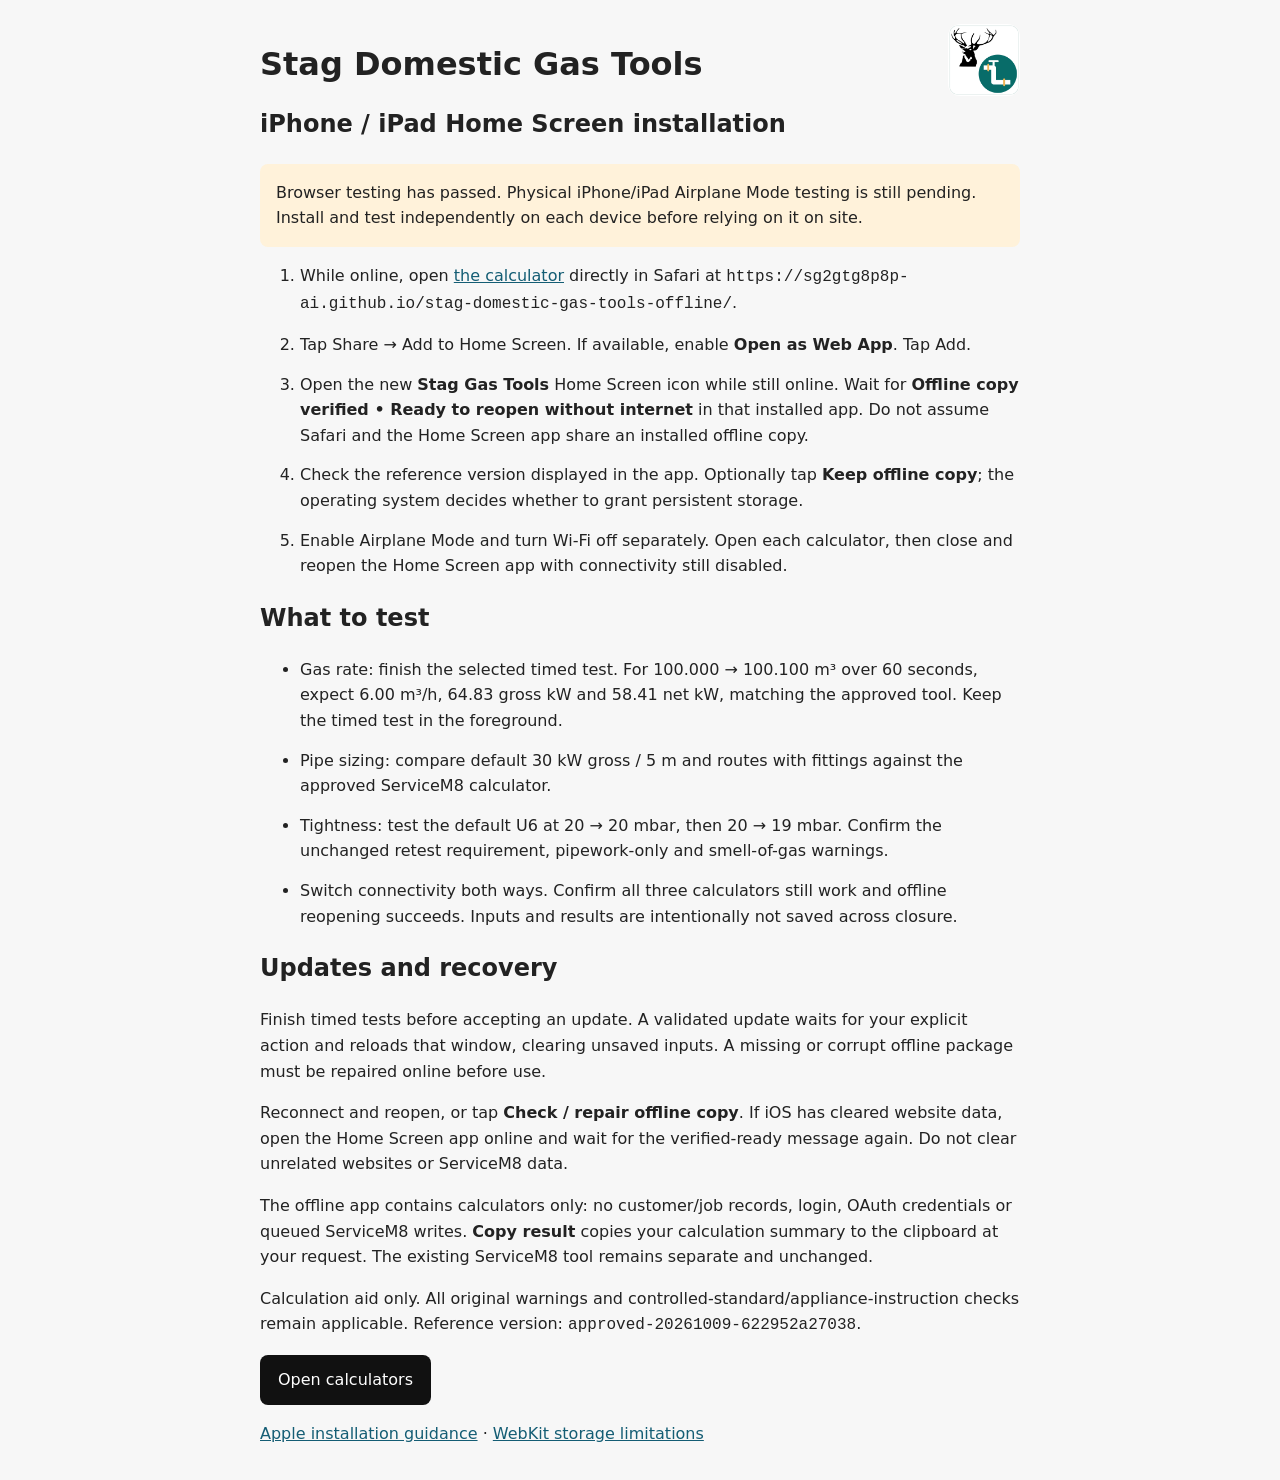
==== install.html @ 6a71a0ac "Publish approved Stag Domestic Gas Tools Offline package" ====
<!doctype html><html lang="en"><head><meta charset="utf-8"><meta name="viewport" content="width=device-width,initial-scale=1"><title>Install Stag Domestic Gas Tools</title><style>body{font:16px/1.6 system-ui;max-width:760px;margin:auto;padding:24px;background:#f7f7f7;color:#222}h1{line-height:1.2}a{color:#145d74}li{margin-bottom:14px}.note{background:#fff2da;padding:16px;border-radius:8px}img{float:right;border-radius:12px}.button{display:inline-block;padding:12px 18px;background:#111;color:white;border-radius:8px;text-decoration:none}code{overflow-wrap:anywhere}</style></head><body><img src="icon-256.png" width="72" height="72" alt="Approved Stag Gas Tools icon"><h1>Stag Domestic Gas Tools</h1><h2>iPhone / iPad Home Screen installation</h2><p class="note">Browser testing has passed. Physical iPhone/iPad Airplane Mode testing is still pending. Install and test independently on each device before relying on it on site.</p><ol><li>While online, open <a href="./">the calculator</a> directly in Safari at <code>https://sg2gtg8p8p-ai.github.io/stag-domestic-gas-tools-offline/</code>.</li><li>Tap Share → Add to Home Screen. If available, enable <b>Open as Web App</b>. Tap Add.</li><li>Open the new <b>Stag Gas Tools</b> Home Screen icon while still online. Wait for <b>Offline copy verified • Ready to reopen without internet</b> in that installed app. Do not assume Safari and the Home Screen app share an installed offline copy.</li><li>Check the reference version displayed in the app. Optionally tap <b>Keep offline copy</b>; the operating system decides whether to grant persistent storage.</li><li>Enable Airplane Mode and turn Wi-Fi off separately. Open each calculator, then close and reopen the Home Screen app with connectivity still disabled.</li></ol><h2>What to test</h2><ul><li>Gas rate: finish the selected timed test. For 100.000 → 100.100 m³ over 60 seconds, expect 6.00 m³/h, 64.83 gross kW and 58.41 net kW, matching the approved tool. Keep the timed test in the foreground.</li><li>Pipe sizing: compare default 30 kW gross / 5 m and routes with fittings against the approved ServiceM8 calculator.</li><li>Tightness: test the default U6 at 20 → 20 mbar, then 20 → 19 mbar. Confirm the unchanged retest requirement, pipework-only and smell-of-gas warnings.</li><li>Switch connectivity both ways. Confirm all three calculators still work and offline reopening succeeds. Inputs and results are intentionally not saved across closure.</li></ul><h2>Updates and recovery</h2><p>Finish timed tests before accepting an update. A validated update waits for your explicit action and reloads that window, clearing unsaved inputs. A missing or corrupt offline package must be repaired online before use.</p><p>Reconnect and reopen, or tap <b>Check / repair offline copy</b>. If iOS has cleared website data, open the Home Screen app online and wait for the verified-ready message again. Do not clear unrelated websites or ServiceM8 data.</p><p>The offline app contains calculators only: no customer/job records, login, OAuth credentials or queued ServiceM8 writes. <b>Copy result</b> copies your calculation summary to the clipboard at your request. The existing ServiceM8 tool remains separate and unchanged.</p><p>Calculation aid only. All original warnings and controlled-standard/appliance-instruction checks remain applicable. Reference version: <code>approved-20261009-622952a27038</code>.</p><p><a class="button" href="./">Open calculators</a></p><p><a href="https://support.apple.com/en-lamr/guide/iphone/iphea86e5236/ios">Apple installation guidance</a> · <a href="https://webkit.org/blog/14403/updates-to-storage-policy/">WebKit storage limitations</a></p></body></html>
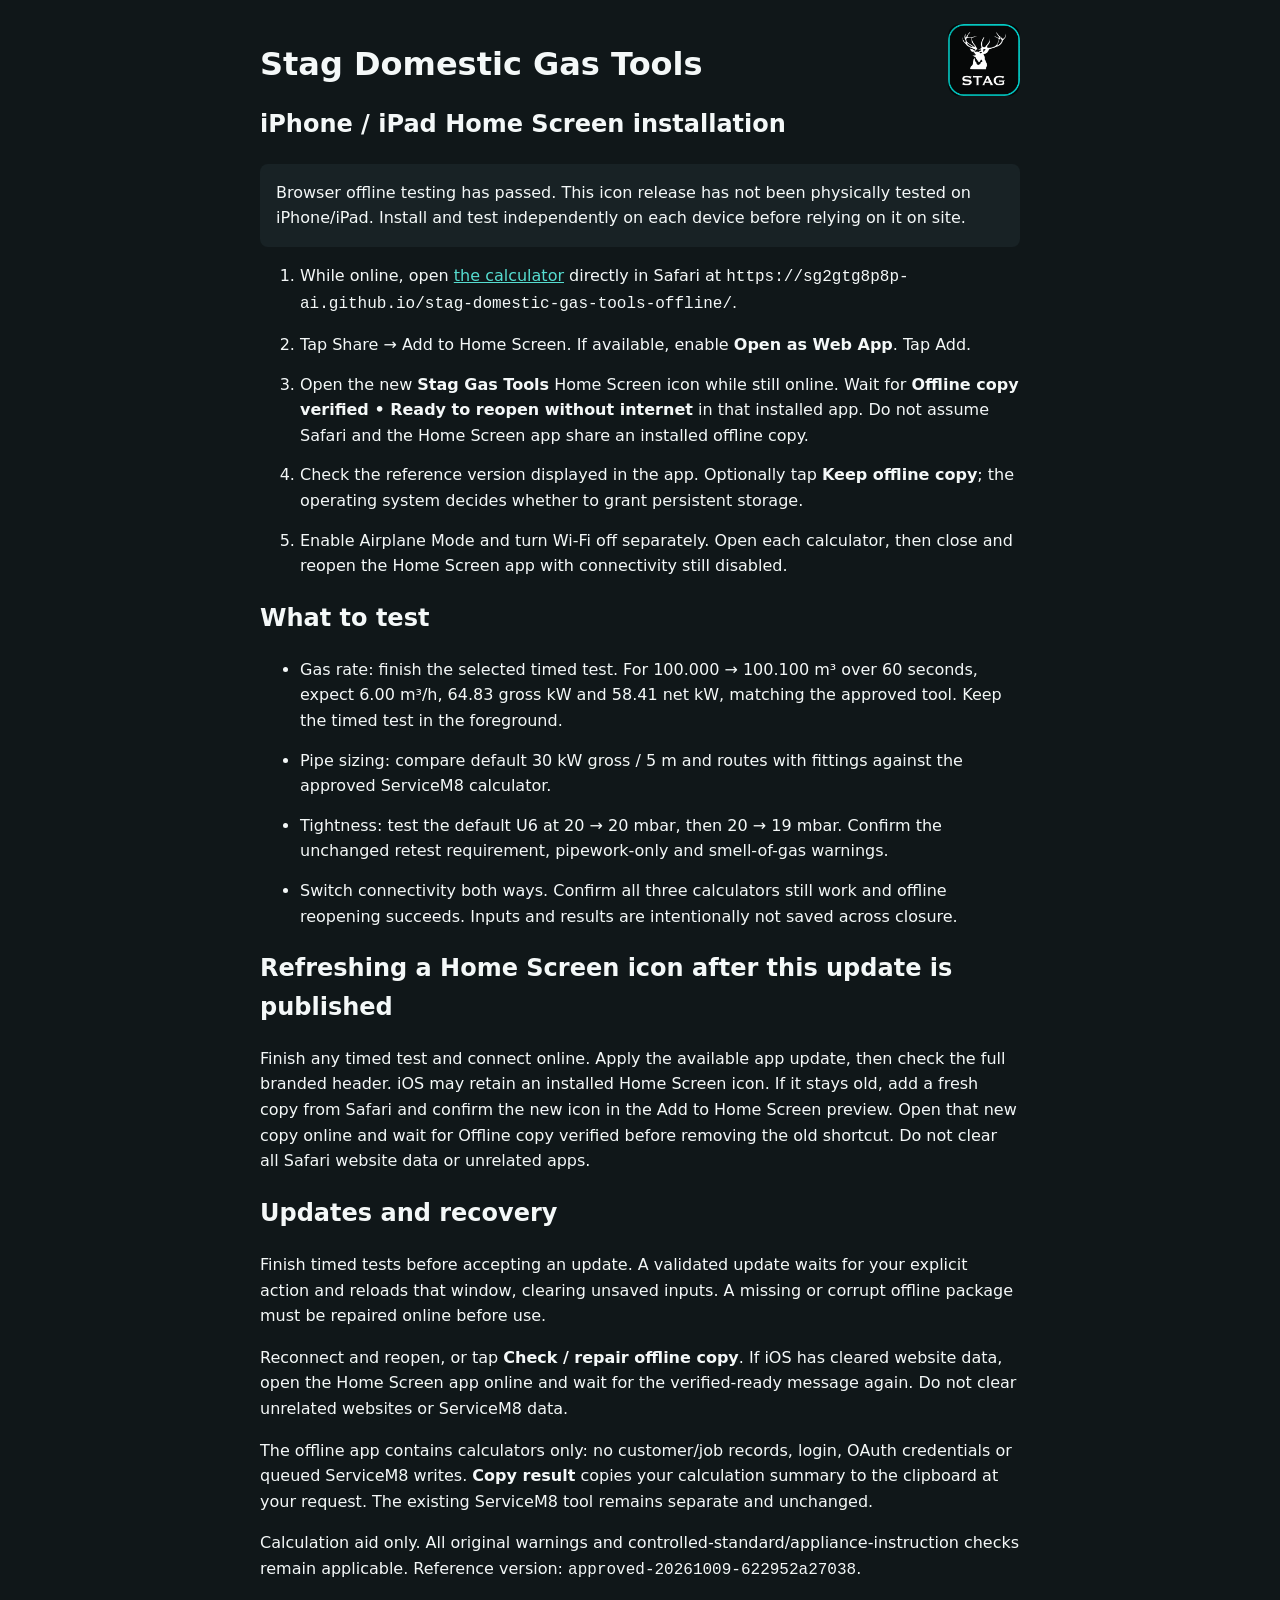
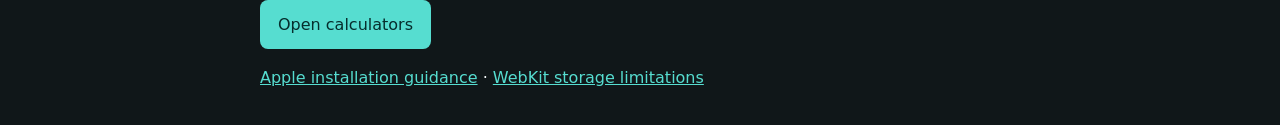
==== commit 3eda9a78: "Publish approved Option B icons and Option A app branding Exact approved original Stag artwork. Bran" ====
--- a/install.html
+++ b/install.html
@@ -1 +1 @@
-<!doctype html><html lang="en"><head><meta charset="utf-8"><meta name="viewport" content="width=device-width,initial-scale=1"><title>Install Stag Domestic Gas Tools</title><style>body{font:16px/1.6 system-ui;max-width:760px;margin:auto;padding:24px;background:#f7f7f7;color:#222}h1{line-height:1.2}a{color:#145d74}li{margin-bottom:14px}.note{background:#fff2da;padding:16px;border-radius:8px}img{float:right;border-radius:12px}.button{display:inline-block;padding:12px 18px;background:#111;color:white;border-radius:8px;text-decoration:none}code{overflow-wrap:anywhere}</style></head><body><img src="icon-256.png" width="72" height="72" alt="Approved Stag Gas Tools icon"><h1>Stag Domestic Gas Tools</h1><h2>iPhone / iPad Home Screen installation</h2><p class="note">Browser testing has passed. Physical iPhone/iPad Airplane Mode testing is still pending. Install and test independently on each device before relying on it on site.</p><ol><li>While online, open <a href="./">the calculator</a> directly in Safari at <code>https://sg2gtg8p8p-ai.github.io/stag-domestic-gas-tools-offline/</code>.</li><li>Tap Share → Add to Home Screen. If available, enable <b>Open as Web App</b>. Tap Add.</li><li>Open the new <b>Stag Gas Tools</b> Home Screen icon while still online. Wait for <b>Offline copy verified • Ready to reopen without internet</b> in that installed app. Do not assume Safari and the Home Screen app share an installed offline copy.</li><li>Check the reference version displayed in the app. Optionally tap <b>Keep offline copy</b>; the operating system decides whether to grant persistent storage.</li><li>Enable Airplane Mode and turn Wi-Fi off separately. Open each calculator, then close and reopen the Home Screen app with connectivity still disabled.</li></ol><h2>What to test</h2><ul><li>Gas rate: finish the selected timed test. For 100.000 → 100.100 m³ over 60 seconds, expect 6.00 m³/h, 64.83 gross kW and 58.41 net kW, matching the approved tool. Keep the timed test in the foreground.</li><li>Pipe sizing: compare default 30 kW gross / 5 m and routes with fittings against the approved ServiceM8 calculator.</li><li>Tightness: test the default U6 at 20 → 20 mbar, then 20 → 19 mbar. Confirm the unchanged retest requirement, pipework-only and smell-of-gas warnings.</li><li>Switch connectivity both ways. Confirm all three calculators still work and offline reopening succeeds. Inputs and results are intentionally not saved across closure.</li></ul><h2>Updates and recovery</h2><p>Finish timed tests before accepting an update. A validated update waits for your explicit action and reloads that window, clearing unsaved inputs. A missing or corrupt offline package must be repaired online before use.</p><p>Reconnect and reopen, or tap <b>Check / repair offline copy</b>. If iOS has cleared website data, open the Home Screen app online and wait for the verified-ready message again. Do not clear unrelated websites or ServiceM8 data.</p><p>The offline app contains calculators only: no customer/job records, login, OAuth credentials or queued ServiceM8 writes. <b>Copy result</b> copies your calculation summary to the clipboard at your request. The existing ServiceM8 tool remains separate and unchanged.</p><p>Calculation aid only. All original warnings and controlled-standard/appliance-instruction checks remain applicable. Reference version: <code>approved-20261009-622952a27038</code>.</p><p><a class="button" href="./">Open calculators</a></p><p><a href="https://support.apple.com/en-lamr/guide/iphone/iphea86e5236/ios">Apple installation guidance</a> · <a href="https://webkit.org/blog/14403/updates-to-storage-policy/">WebKit storage limitations</a></p></body></html>+<!doctype html><html lang="en"><head><meta charset="utf-8"><meta name="viewport" content="width=device-width,initial-scale=1"><title>Install Stag Domestic Gas Tools</title><style>body{font:16px/1.6 system-ui;max-width:760px;margin:auto;padding:24px;background:#101719;color:#f4f8f8}h1{line-height:1.2}a{color:#56ddd0}li{margin-bottom:14px}.note{background:#182225;padding:16px;border-radius:8px}img{float:right;border-radius:12px}.button{display:inline-block;padding:12px 18px;background:#56ddd0;color:#062e2d;border-radius:8px;text-decoration:none}code{overflow-wrap:anywhere}</style><link rel="manifest" href="manifest.webmanifest"><link rel="apple-touch-icon" sizes="180x180" href="apple-touch-icon-stag-option-b-v2-180.png"><link rel="apple-touch-icon" sizes="167x167" href="apple-touch-icon-stag-option-b-v2-167.png"><link rel="apple-touch-icon" sizes="152x152" href="apple-touch-icon-stag-option-b-v2-152.png"><link rel="icon" type="image/png" href="favicon-stag-option-b-v2-32.png"></head><body><img src="icon-stag-option-b-v2-256.png" width="72" height="72" alt="Approved Stag Gas Tools icon"><h1>Stag Domestic Gas Tools</h1><h2>iPhone / iPad Home Screen installation</h2><p class="note">Browser offline testing has passed. This icon release has not been physically tested on iPhone/iPad. Install and test independently on each device before relying on it on site.</p><ol><li>While online, open <a href="./">the calculator</a> directly in Safari at <code>https://sg2gtg8p8p-ai.github.io/stag-domestic-gas-tools-offline/</code>.</li><li>Tap Share → Add to Home Screen. If available, enable <b>Open as Web App</b>. Tap Add.</li><li>Open the new <b>Stag Gas Tools</b> Home Screen icon while still online. Wait for <b>Offline copy verified • Ready to reopen without internet</b> in that installed app. Do not assume Safari and the Home Screen app share an installed offline copy.</li><li>Check the reference version displayed in the app. Optionally tap <b>Keep offline copy</b>; the operating system decides whether to grant persistent storage.</li><li>Enable Airplane Mode and turn Wi-Fi off separately. Open each calculator, then close and reopen the Home Screen app with connectivity still disabled.</li></ol><h2>What to test</h2><ul><li>Gas rate: finish the selected timed test. For 100.000 → 100.100 m³ over 60 seconds, expect 6.00 m³/h, 64.83 gross kW and 58.41 net kW, matching the approved tool. Keep the timed test in the foreground.</li><li>Pipe sizing: compare default 30 kW gross / 5 m and routes with fittings against the approved ServiceM8 calculator.</li><li>Tightness: test the default U6 at 20 → 20 mbar, then 20 → 19 mbar. Confirm the unchanged retest requirement, pipework-only and smell-of-gas warnings.</li><li>Switch connectivity both ways. Confirm all three calculators still work and offline reopening succeeds. Inputs and results are intentionally not saved across closure.</li></ul><h2>Refreshing a Home Screen icon after this update is published</h2><p>Finish any timed test and connect online. Apply the available app update, then check the full branded header. iOS may retain an installed Home Screen icon. If it stays old, add a fresh copy from Safari and confirm the new icon in the Add to Home Screen preview. Open that new copy online and wait for Offline copy verified before removing the old shortcut. Do not clear all Safari website data or unrelated apps.</p><h2>Updates and recovery</h2><p>Finish timed tests before accepting an update. A validated update waits for your explicit action and reloads that window, clearing unsaved inputs. A missing or corrupt offline package must be repaired online before use.</p><p>Reconnect and reopen, or tap <b>Check / repair offline copy</b>. If iOS has cleared website data, open the Home Screen app online and wait for the verified-ready message again. Do not clear unrelated websites or ServiceM8 data.</p><p>The offline app contains calculators only: no customer/job records, login, OAuth credentials or queued ServiceM8 writes. <b>Copy result</b> copies your calculation summary to the clipboard at your request. The existing ServiceM8 tool remains separate and unchanged.</p><p>Calculation aid only. All original warnings and controlled-standard/appliance-instruction checks remain applicable. Reference version: <code>approved-20261009-622952a27038</code>.</p><p><a class="button" href="./">Open calculators</a></p><p><a href="https://support.apple.com/en-lamr/guide/iphone/iphea86e5236/ios">Apple installation guidance</a> · <a href="https://webkit.org/blog/14403/updates-to-storage-policy/">WebKit storage limitations</a></p></body></html>
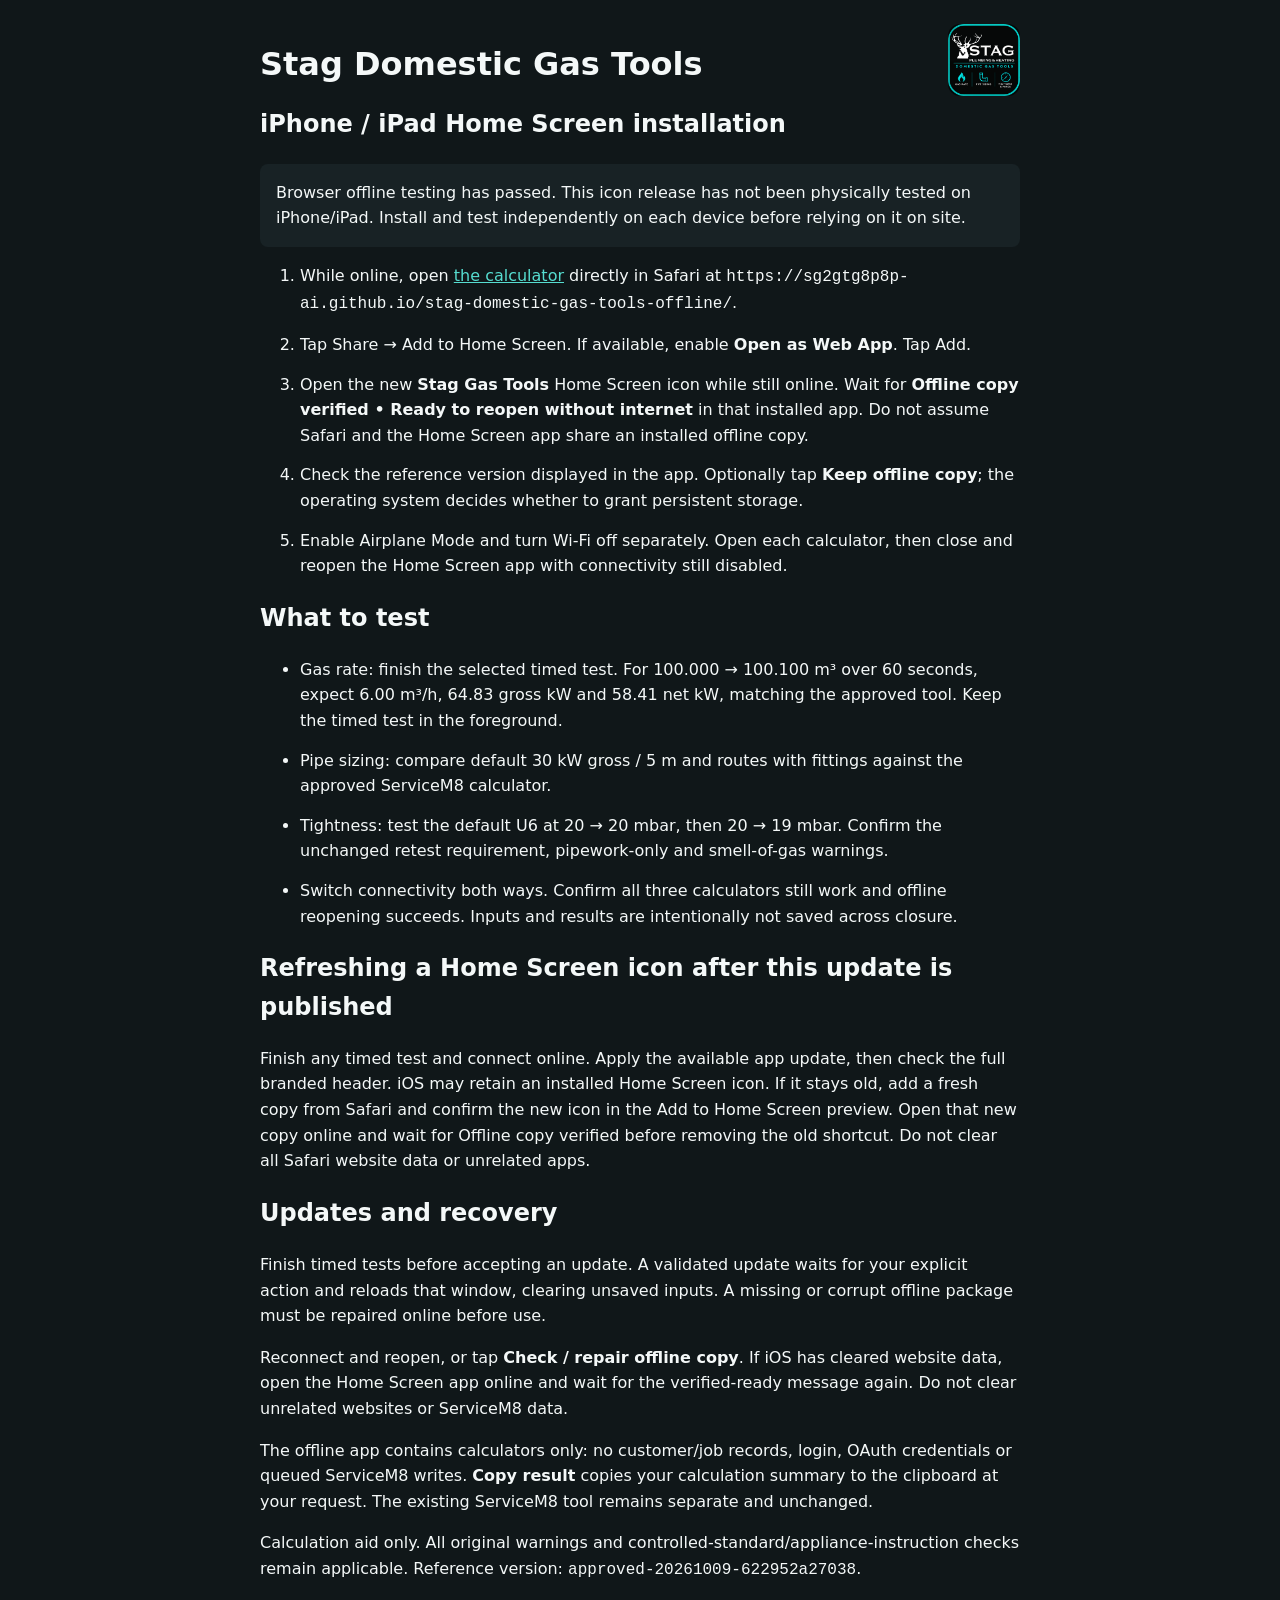
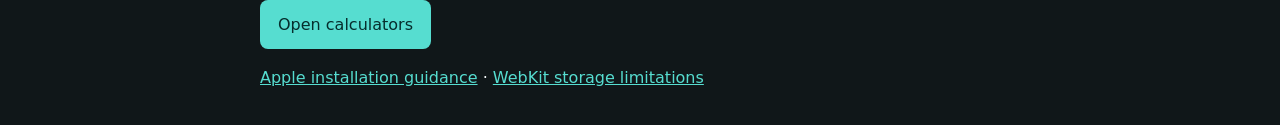
==== commit d98f0072: "Add files via upload" ====
--- a/install.html
+++ b/install.html
@@ -1 +1 @@
-<!doctype html><html lang="en"><head><meta charset="utf-8"><meta name="viewport" content="width=device-width,initial-scale=1"><title>Install Stag Domestic Gas Tools</title><style>body{font:16px/1.6 system-ui;max-width:760px;margin:auto;padding:24px;background:#101719;color:#f4f8f8}h1{line-height:1.2}a{color:#56ddd0}li{margin-bottom:14px}.note{background:#182225;padding:16px;border-radius:8px}img{float:right;border-radius:12px}.button{display:inline-block;padding:12px 18px;background:#56ddd0;color:#062e2d;border-radius:8px;text-decoration:none}code{overflow-wrap:anywhere}</style><link rel="manifest" href="manifest.webmanifest"><link rel="apple-touch-icon" sizes="180x180" href="apple-touch-icon-stag-option-b-v2-180.png"><link rel="apple-touch-icon" sizes="167x167" href="apple-touch-icon-stag-option-b-v2-167.png"><link rel="apple-touch-icon" sizes="152x152" href="apple-touch-icon-stag-option-b-v2-152.png"><link rel="icon" type="image/png" href="favicon-stag-option-b-v2-32.png"></head><body><img src="icon-stag-option-b-v2-256.png" width="72" height="72" alt="Approved Stag Gas Tools icon"><h1>Stag Domestic Gas Tools</h1><h2>iPhone / iPad Home Screen installation</h2><p class="note">Browser offline testing has passed. This icon release has not been physically tested on iPhone/iPad. Install and test independently on each device before relying on it on site.</p><ol><li>While online, open <a href="./">the calculator</a> directly in Safari at <code>https://sg2gtg8p8p-ai.github.io/stag-domestic-gas-tools-offline/</code>.</li><li>Tap Share → Add to Home Screen. If available, enable <b>Open as Web App</b>. Tap Add.</li><li>Open the new <b>Stag Gas Tools</b> Home Screen icon while still online. Wait for <b>Offline copy verified • Ready to reopen without internet</b> in that installed app. Do not assume Safari and the Home Screen app share an installed offline copy.</li><li>Check the reference version displayed in the app. Optionally tap <b>Keep offline copy</b>; the operating system decides whether to grant persistent storage.</li><li>Enable Airplane Mode and turn Wi-Fi off separately. Open each calculator, then close and reopen the Home Screen app with connectivity still disabled.</li></ol><h2>What to test</h2><ul><li>Gas rate: finish the selected timed test. For 100.000 → 100.100 m³ over 60 seconds, expect 6.00 m³/h, 64.83 gross kW and 58.41 net kW, matching the approved tool. Keep the timed test in the foreground.</li><li>Pipe sizing: compare default 30 kW gross / 5 m and routes with fittings against the approved ServiceM8 calculator.</li><li>Tightness: test the default U6 at 20 → 20 mbar, then 20 → 19 mbar. Confirm the unchanged retest requirement, pipework-only and smell-of-gas warnings.</li><li>Switch connectivity both ways. Confirm all three calculators still work and offline reopening succeeds. Inputs and results are intentionally not saved across closure.</li></ul><h2>Refreshing a Home Screen icon after this update is published</h2><p>Finish any timed test and connect online. Apply the available app update, then check the full branded header. iOS may retain an installed Home Screen icon. If it stays old, add a fresh copy from Safari and confirm the new icon in the Add to Home Screen preview. Open that new copy online and wait for Offline copy verified before removing the old shortcut. Do not clear all Safari website data or unrelated apps.</p><h2>Updates and recovery</h2><p>Finish timed tests before accepting an update. A validated update waits for your explicit action and reloads that window, clearing unsaved inputs. A missing or corrupt offline package must be repaired online before use.</p><p>Reconnect and reopen, or tap <b>Check / repair offline copy</b>. If iOS has cleared website data, open the Home Screen app online and wait for the verified-ready message again. Do not clear unrelated websites or ServiceM8 data.</p><p>The offline app contains calculators only: no customer/job records, login, OAuth credentials or queued ServiceM8 writes. <b>Copy result</b> copies your calculation summary to the clipboard at your request. The existing ServiceM8 tool remains separate and unchanged.</p><p>Calculation aid only. All original warnings and controlled-standard/appliance-instruction checks remain applicable. Reference version: <code>approved-20261009-622952a27038</code>.</p><p><a class="button" href="./">Open calculators</a></p><p><a href="https://support.apple.com/en-lamr/guide/iphone/iphea86e5236/ios">Apple installation guidance</a> · <a href="https://webkit.org/blog/14403/updates-to-storage-policy/">WebKit storage limitations</a></p></body></html>+<!doctype html><html lang="en"><head><meta charset="utf-8"><meta name="viewport" content="width=device-width,initial-scale=1"><title>Install Stag Domestic Gas Tools</title><style>body{font:16px/1.6 system-ui;max-width:760px;margin:auto;padding:24px;background:#101719;color:#f4f8f8}h1{line-height:1.2}a{color:#56ddd0}li{margin-bottom:14px}.note{background:#182225;padding:16px;border-radius:8px}img{float:right;border-radius:12px}.button{display:inline-block;padding:12px 18px;background:#56ddd0;color:#062e2d;border-radius:8px;text-decoration:none}code{overflow-wrap:anywhere}</style><link rel="manifest" href="manifest.webmanifest"><link rel="apple-touch-icon" sizes="180x180" href="apple-touch-icon-stag-black-teal-20261019-180.png"><link rel="apple-touch-icon" sizes="167x167" href="apple-touch-icon-stag-black-teal-20261019-167.png"><link rel="apple-touch-icon" sizes="152x152" href="apple-touch-icon-stag-black-teal-20261019-152.png"><link rel="icon" type="image/png" href="favicon-stag-black-teal-20261019-32.png"></head><body><img src="icon-stag-black-teal-20261019-512.png" width="72" height="72" alt="Approved Stag Gas Tools icon"><h1>Stag Domestic Gas Tools</h1><h2>iPhone / iPad Home Screen installation</h2><p class="note">Browser offline testing has passed. This icon release has not been physically tested on iPhone/iPad. Install and test independently on each device before relying on it on site.</p><ol><li>While online, open <a href="./">the calculator</a> directly in Safari at <code>https://sg2gtg8p8p-ai.github.io/stag-domestic-gas-tools-offline/</code>.</li><li>Tap Share → Add to Home Screen. If available, enable <b>Open as Web App</b>. Tap Add.</li><li>Open the new <b>Stag Gas Tools</b> Home Screen icon while still online. Wait for <b>Offline copy verified • Ready to reopen without internet</b> in that installed app. Do not assume Safari and the Home Screen app share an installed offline copy.</li><li>Check the reference version displayed in the app. Optionally tap <b>Keep offline copy</b>; the operating system decides whether to grant persistent storage.</li><li>Enable Airplane Mode and turn Wi-Fi off separately. Open each calculator, then close and reopen the Home Screen app with connectivity still disabled.</li></ol><h2>What to test</h2><ul><li>Gas rate: finish the selected timed test. For 100.000 → 100.100 m³ over 60 seconds, expect 6.00 m³/h, 64.83 gross kW and 58.41 net kW, matching the approved tool. Keep the timed test in the foreground.</li><li>Pipe sizing: compare default 30 kW gross / 5 m and routes with fittings against the approved ServiceM8 calculator.</li><li>Tightness: test the default U6 at 20 → 20 mbar, then 20 → 19 mbar. Confirm the unchanged retest requirement, pipework-only and smell-of-gas warnings.</li><li>Switch connectivity both ways. Confirm all three calculators still work and offline reopening succeeds. Inputs and results are intentionally not saved across closure.</li></ul><h2>Refreshing a Home Screen icon after this update is published</h2><p>Finish any timed test and connect online. Apply the available app update, then check the full branded header. iOS may retain an installed Home Screen icon. If it stays old, add a fresh copy from Safari and confirm the new icon in the Add to Home Screen preview. Open that new copy online and wait for Offline copy verified before removing the old shortcut. Do not clear all Safari website data or unrelated apps.</p><h2>Updates and recovery</h2><p>Finish timed tests before accepting an update. A validated update waits for your explicit action and reloads that window, clearing unsaved inputs. A missing or corrupt offline package must be repaired online before use.</p><p>Reconnect and reopen, or tap <b>Check / repair offline copy</b>. If iOS has cleared website data, open the Home Screen app online and wait for the verified-ready message again. Do not clear unrelated websites or ServiceM8 data.</p><p>The offline app contains calculators only: no customer/job records, login, OAuth credentials or queued ServiceM8 writes. <b>Copy result</b> copies your calculation summary to the clipboard at your request. The existing ServiceM8 tool remains separate and unchanged.</p><p>Calculation aid only. All original warnings and controlled-standard/appliance-instruction checks remain applicable. Reference version: <code>approved-20261009-622952a27038</code>.</p><p><a class="button" href="./">Open calculators</a></p><p><a href="https://support.apple.com/en-lamr/guide/iphone/iphea86e5236/ios">Apple installation guidance</a> · <a href="https://webkit.org/blog/14403/updates-to-storage-policy/">WebKit storage limitations</a></p></body></html>
